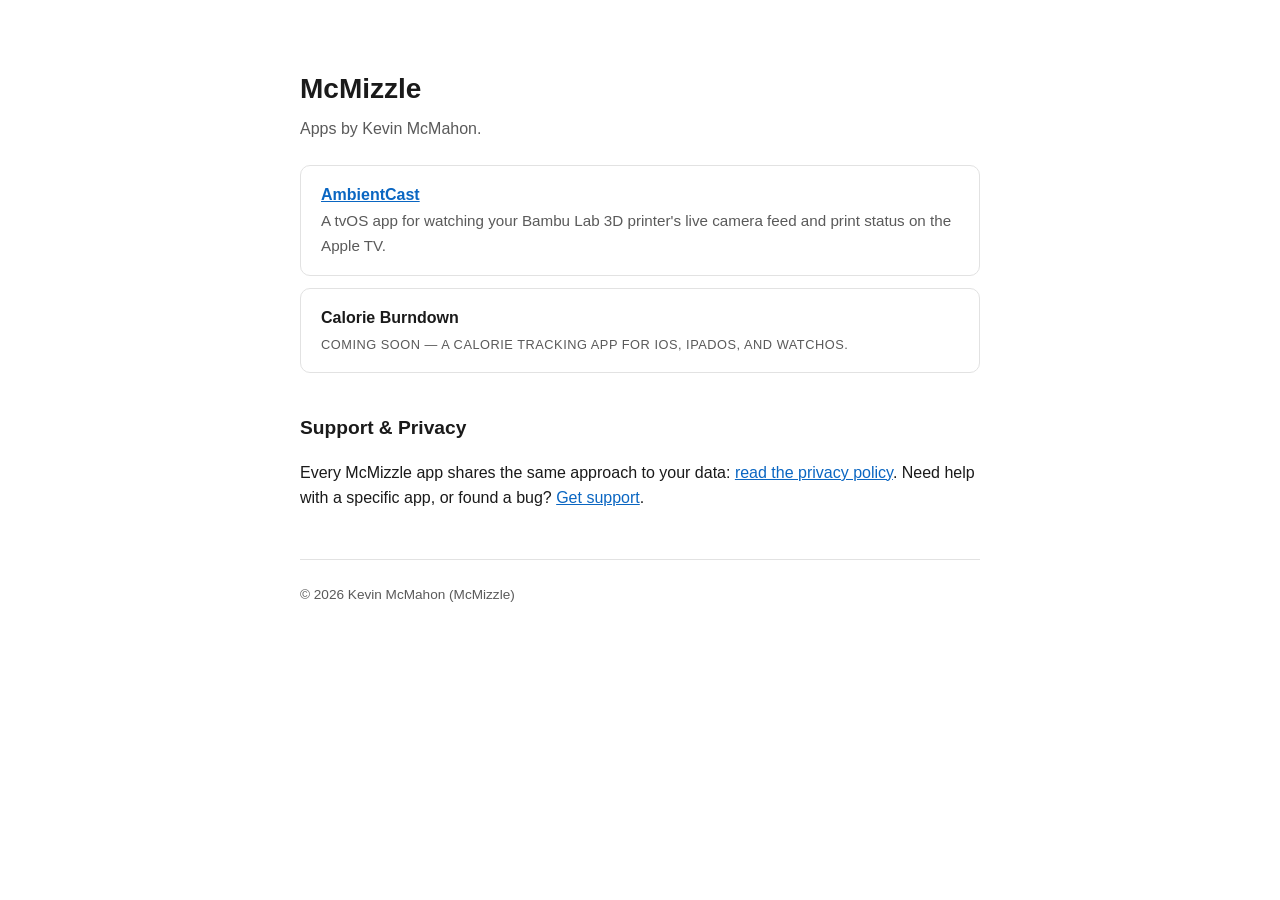
==== index.html @ d1efd423 "Scaffold McMizzle marketing/support site Static HTML/CSS, deployed via GitHub Pages. Landing page, a" ====
<!DOCTYPE html>
<html lang="en">
<head>
<meta charset="UTF-8">
<meta name="viewport" content="width=device-width, initial-scale=1">
<title>McMizzle</title>
<meta name="description" content="McMizzle — apps by Kevin McMahon.">
<link rel="stylesheet" href="/assets/style.css">
</head>
<body>
<main>
  <h1>McMizzle</h1>
  <p class="tagline">Apps by Kevin McMahon.</p>

  <ul class="app-list">
    <li>
      <span class="app-name"><a href="/ambientcast/">AmbientCast</a></span>
      <span class="app-desc">A tvOS app for watching your Bambu Lab 3D printer's live camera feed and print status on the Apple TV.</span>
    </li>
    <li>
      <span class="app-name">Calorie Burndown</span>
      <span class="app-desc coming-soon">Coming soon — a calorie tracking app for iOS, iPadOS, and watchOS.</span>
    </li>
  </ul>

  <h2>Support &amp; Privacy</h2>
  <p>
    Every McMizzle app shares the same approach to your data:
    <a href="/privacy/">read the privacy policy</a>. Need help with a specific
    app, or found a bug? <a href="/support/">Get support</a>.
  </p>
</main>
<footer>
  &copy; 2026 Kevin McMahon (McMizzle)
</footer>
</body>
</html>
---- assets/style.css ----
:root {
  color-scheme: light dark;
  --bg: #ffffff;
  --fg: #1a1a1a;
  --muted: #5a5a5a;
  --border: #e2e2e2;
  --accent: #0a66c2;
  --max-width: 680px;
}

@media (prefers-color-scheme: dark) {
  :root {
    --bg: #121212;
    --fg: #f0f0f0;
    --muted: #a0a0a0;
    --border: #2e2e2e;
    --accent: #6cb2ff;
  }
}

* {
  box-sizing: border-box;
}

body {
  margin: 0;
  padding: 3rem 1.5rem 5rem;
  background: var(--bg);
  color: var(--fg);
  font-family: -apple-system, BlinkMacSystemFont, "Segoe UI", Roboto, Helvetica, Arial, sans-serif;
  line-height: 1.6;
}

main {
  max-width: var(--max-width);
  margin: 0 auto;
}

header.site-header {
  max-width: var(--max-width);
  margin: 0 auto 2.5rem;
}

header.site-header a.home-link {
  font-weight: 600;
  text-decoration: none;
  color: var(--fg);
  font-size: 1.1rem;
}

h1 {
  font-size: 1.75rem;
  margin-bottom: 0.25rem;
}

h2 {
  font-size: 1.2rem;
  margin-top: 2.5rem;
}

p, li {
  color: var(--fg);
}

.tagline {
  color: var(--muted);
  margin-top: 0;
}

a {
  color: var(--accent);
}

.app-list {
  list-style: none;
  padding: 0;
  margin: 1.5rem 0;
}

.app-list li {
  border: 1px solid var(--border);
  border-radius: 10px;
  padding: 1rem 1.25rem;
  margin-bottom: 0.75rem;
}

.app-list .app-name {
  font-weight: 600;
  display: block;
}

.app-list .app-desc {
  color: var(--muted);
  font-size: 0.95rem;
}

.app-list .coming-soon {
  color: var(--muted);
  font-size: 0.8rem;
  text-transform: uppercase;
  letter-spacing: 0.04em;
}

footer {
  max-width: var(--max-width);
  margin: 3rem auto 0;
  padding-top: 1.5rem;
  border-top: 1px solid var(--border);
  color: var(--muted);
  font-size: 0.85rem;
}

code {
  background: var(--border);
  padding: 0.1rem 0.35rem;
  border-radius: 4px;
  font-size: 0.9em;
}
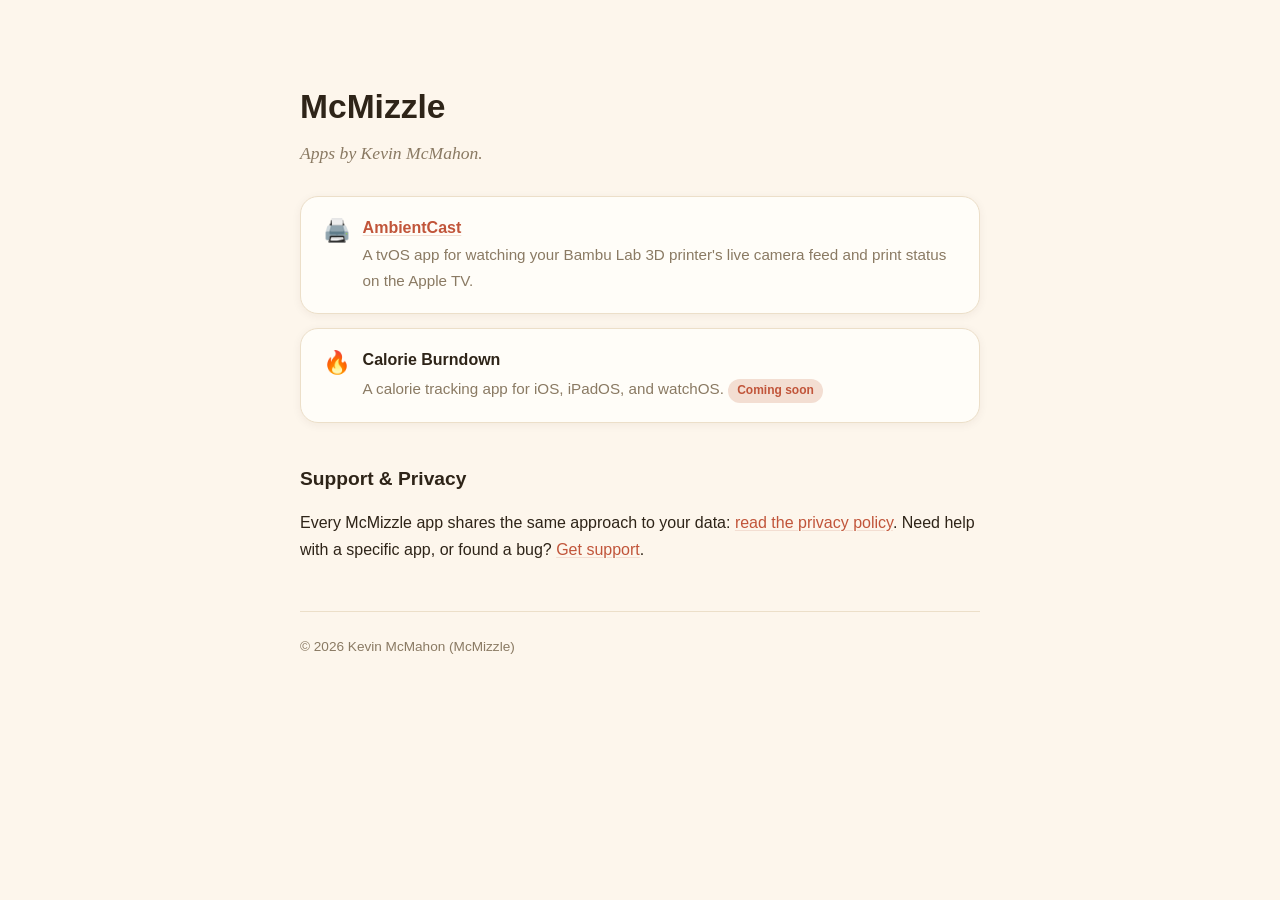
==== commit 02cc36ec: "Restyle site warm/personal and add favicon, OG tags, theme-color New palette (cream/terracotta, ital" ====
--- a/index.html
+++ b/index.html
@@ -5,6 +5,17 @@
 <meta name="viewport" content="width=device-width, initial-scale=1">
 <title>McMizzle</title>
 <meta name="description" content="McMizzle — apps by Kevin McMahon.">
+<link rel="icon" type="image/png" sizes="32x32" href="/assets/favicon.png">
+<link rel="icon" type="image/png" sizes="16x16" href="/assets/favicon-16.png">
+<link rel="apple-touch-icon" sizes="180x180" href="/assets/apple-touch-icon.png">
+<meta name="theme-color" media="(prefers-color-scheme: light)" content="#fdf6ec">
+<meta name="theme-color" media="(prefers-color-scheme: dark)" content="#201a13">
+<meta property="og:type" content="website">
+<meta property="og:url" content="https://mcmizzle.com/">
+<meta property="og:title" content="McMizzle">
+<meta property="og:description" content="McMizzle — apps by Kevin McMahon.">
+<meta property="og:image" content="https://mcmizzle.com/assets/og-image.png">
+<meta name="twitter:card" content="summary_large_image">
 <link rel="stylesheet" href="/assets/style.css">
 </head>
 <body>
@@ -14,12 +25,19 @@
 
   <ul class="app-list">
     <li>
-      <span class="app-name"><a href="/ambientcast/">AmbientCast</a></span>
-      <span class="app-desc">A tvOS app for watching your Bambu Lab 3D printer's live camera feed and print status on the Apple TV.</span>
+      <span class="icon" aria-hidden="true">🖨️</span>
+      <span>
+        <span class="app-name"><a href="/ambientcast/">AmbientCast</a></span>
+        <span class="app-desc">A tvOS app for watching your Bambu Lab 3D printer's live camera feed and print status on the Apple TV.</span>
+      </span>
     </li>
     <li>
-      <span class="app-name">Calorie Burndown</span>
-      <span class="app-desc coming-soon">Coming soon — a calorie tracking app for iOS, iPadOS, and watchOS.</span>
+      <span class="icon" aria-hidden="true">🔥</span>
+      <span>
+        <span class="app-name">Calorie Burndown</span>
+        <span class="app-desc">A calorie tracking app for iOS, iPadOS, and watchOS.</span>
+        <span class="coming-soon">Coming soon</span>
+      </span>
     </li>
   </ul>
 
--- a/assets/style.css
+++ b/assets/style.css
@@ -1,20 +1,24 @@
 :root {
   color-scheme: light dark;
-  --bg: #ffffff;
-  --fg: #1a1a1a;
-  --muted: #5a5a5a;
-  --border: #e2e2e2;
-  --accent: #0a66c2;
+  --bg: #fdf6ec;
+  --fg: #2e2418;
+  --muted: #8a7a63;
+  --border: #ecdfc9;
+  --card: #fffdf8;
+  --accent: #c1553a;
+  --accent-soft: #f3ded2;
   --max-width: 680px;
 }
 
 @media (prefers-color-scheme: dark) {
   :root {
-    --bg: #121212;
-    --fg: #f0f0f0;
-    --muted: #a0a0a0;
-    --border: #2e2e2e;
-    --accent: #6cb2ff;
+    --bg: #201a13;
+    --fg: #f5ead9;
+    --muted: #b7a58a;
+    --border: #3a3022;
+    --card: #2a2318;
+    --accent: #e8926f;
+    --accent-soft: #3a2a20;
   }
 }
 
@@ -24,11 +28,11 @@
 
 body {
   margin: 0;
-  padding: 3rem 1.5rem 5rem;
+  padding: 3.5rem 1.5rem 5rem;
   background: var(--bg);
   color: var(--fg);
   font-family: -apple-system, BlinkMacSystemFont, "Segoe UI", Roboto, Helvetica, Arial, sans-serif;
-  line-height: 1.6;
+  line-height: 1.65;
 }
 
 main {
@@ -42,20 +46,23 @@
 }
 
 header.site-header a.home-link {
-  font-weight: 600;
+  font-weight: 700;
   text-decoration: none;
   color: var(--fg);
-  font-size: 1.1rem;
+  font-size: 1.15rem;
 }
 
 h1 {
-  font-size: 1.75rem;
-  margin-bottom: 0.25rem;
+  font-size: 2.1rem;
+  font-weight: 700;
+  margin-bottom: 0.3rem;
 }
 
 h2 {
   font-size: 1.2rem;
+  font-weight: 700;
   margin-top: 2.5rem;
+  color: var(--fg);
 }
 
 p, li {
@@ -65,27 +72,43 @@
 .tagline {
   color: var(--muted);
   margin-top: 0;
+  font-size: 1.1rem;
+  font-style: italic;
+  font-family: Georgia, "Times New Roman", serif;
 }
 
 a {
   color: var(--accent);
+  text-decoration: underline;
+  text-decoration-color: var(--accent-soft);
+  text-underline-offset: 2px;
 }
 
 .app-list {
   list-style: none;
   padding: 0;
-  margin: 1.5rem 0;
+  margin: 1.75rem 0;
 }
 
 .app-list li {
+  background: var(--card);
   border: 1px solid var(--border);
-  border-radius: 10px;
-  padding: 1rem 1.25rem;
-  margin-bottom: 0.75rem;
+  border-radius: 18px;
+  padding: 1.15rem 1.35rem;
+  margin-bottom: 0.9rem;
+  box-shadow: 0 2px 10px rgba(60, 40, 20, 0.06);
+  display: flex;
+  gap: 0.75rem;
+  align-items: flex-start;
+}
+
+.app-list li .icon {
+  font-size: 1.4rem;
+  line-height: 1.4;
 }
 
 .app-list .app-name {
-  font-weight: 600;
+  font-weight: 700;
   display: block;
 }
 
@@ -95,10 +118,14 @@
 }
 
 .app-list .coming-soon {
-  color: var(--muted);
-  font-size: 0.8rem;
-  text-transform: uppercase;
-  letter-spacing: 0.04em;
+  display: inline-block;
+  margin-top: 0.3rem;
+  color: var(--accent);
+  font-size: 0.75rem;
+  font-weight: 700;
+  background: var(--accent-soft);
+  padding: 0.15rem 0.55rem;
+  border-radius: 999px;
 }
 
 footer {
@@ -111,7 +138,7 @@
 }
 
 code {
-  background: var(--border);
+  background: var(--accent-soft);
   padding: 0.1rem 0.35rem;
   border-radius: 4px;
   font-size: 0.9em;
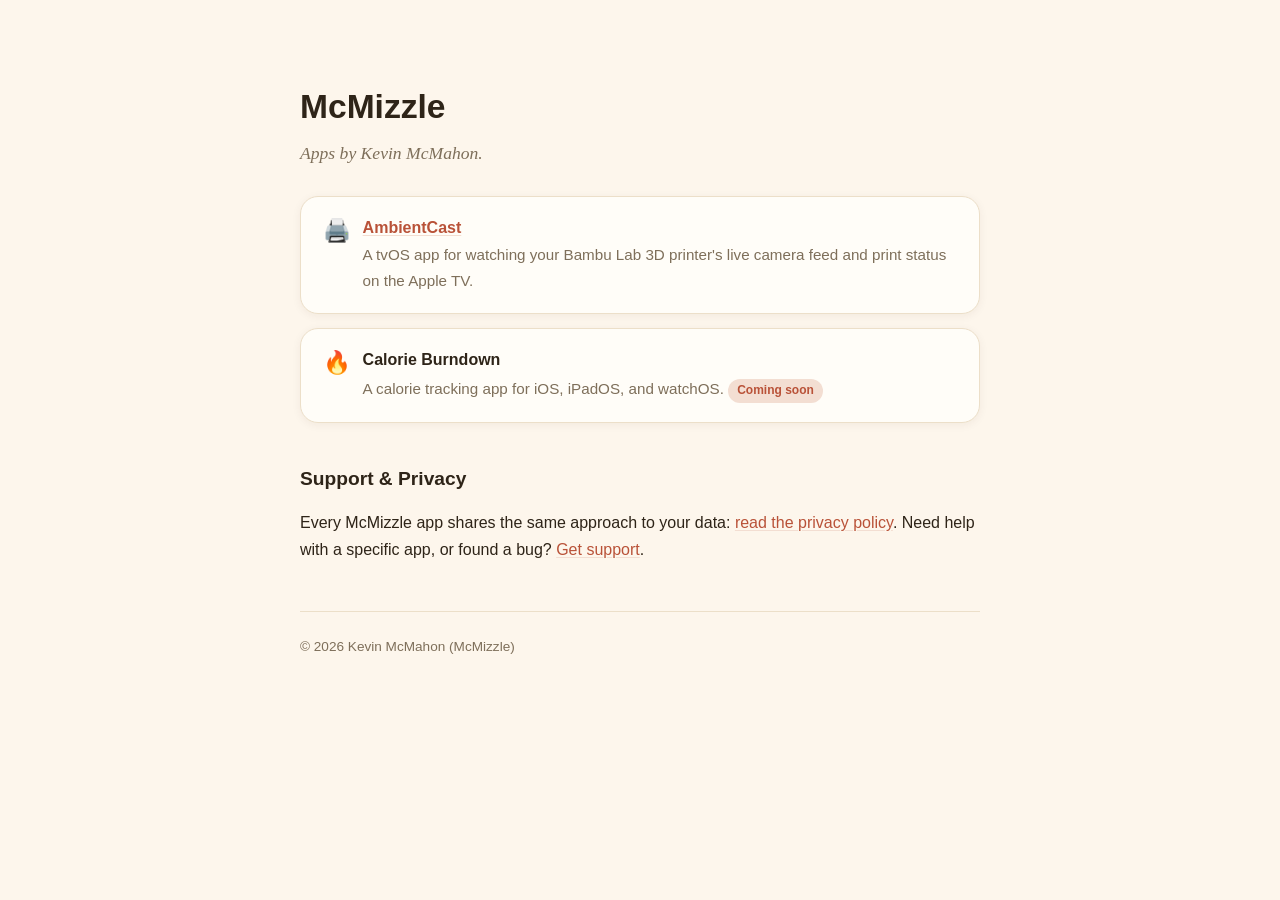
==== commit cb310415: "Fix WCAG AA contrast on light palette, add canonical tags --muted and --accent were 3.88:1 and 4.23:" ====
--- a/index.html
+++ b/index.html
@@ -5,6 +5,7 @@
 <meta name="viewport" content="width=device-width, initial-scale=1">
 <title>McMizzle</title>
 <meta name="description" content="McMizzle — apps by Kevin McMahon.">
+<link rel="canonical" href="https://mcmizzle.com/">
 <link rel="icon" type="image/png" sizes="32x32" href="/assets/favicon.png">
 <link rel="icon" type="image/png" sizes="16x16" href="/assets/favicon-16.png">
 <link rel="apple-touch-icon" sizes="180x180" href="/assets/apple-touch-icon.png">
--- a/assets/style.css
+++ b/assets/style.css
@@ -2,10 +2,10 @@
   color-scheme: light dark;
   --bg: #fdf6ec;
   --fg: #2e2418;
-  --muted: #8a7a63;
+  --muted: #7e6f5a;
   --border: #ecdfc9;
   --card: #fffdf8;
-  --accent: #c1553a;
+  --accent: #b95238;
   --accent-soft: #f3ded2;
   --max-width: 680px;
 }
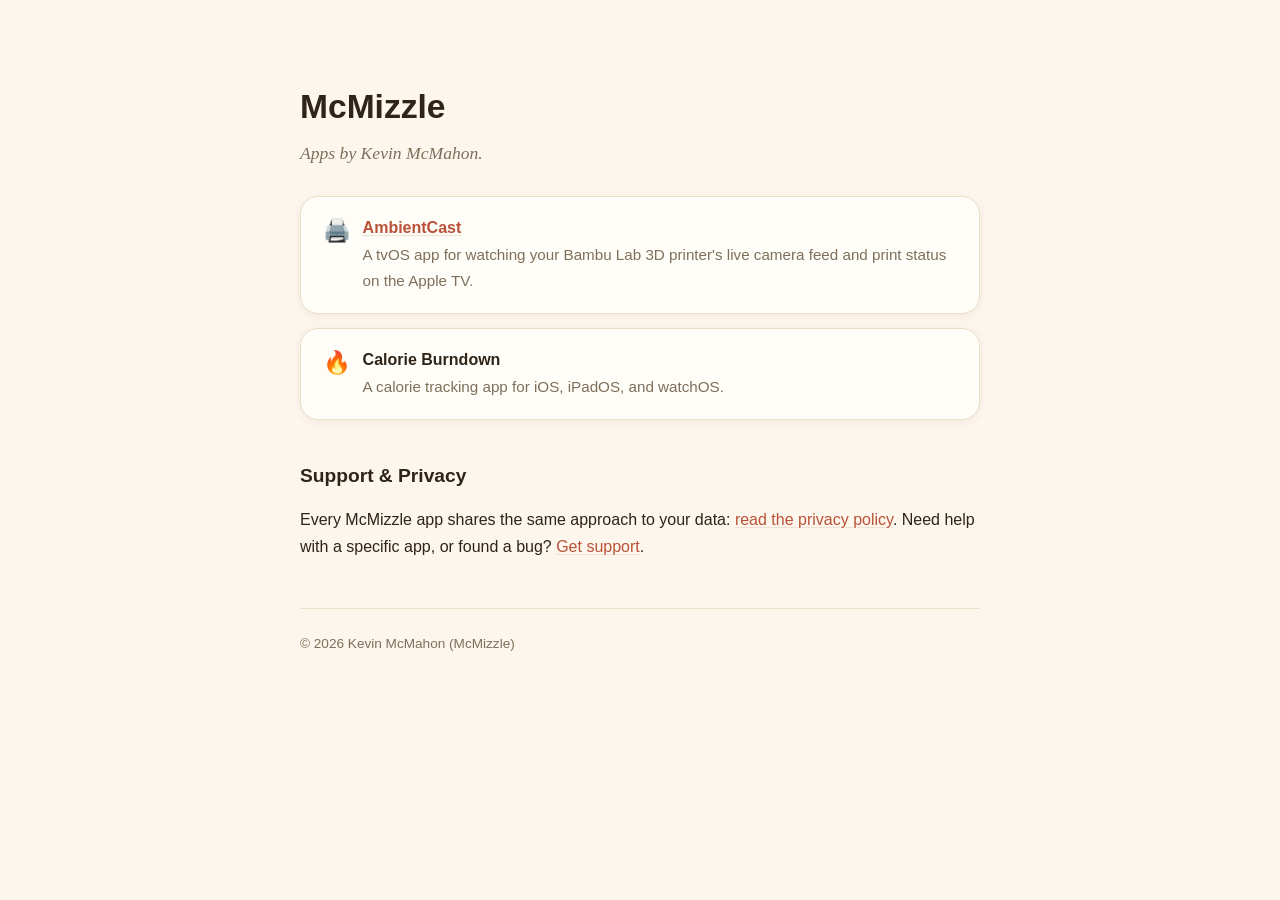
==== commit f3774713: "Remove "Coming soon" badge for Calorie Burndown Submitted to App Store review tonight, no longer pre" ====
--- a/index.html
+++ b/index.html
@@ -37,7 +37,6 @@
       <span>
         <span class="app-name">Calorie Burndown</span>
         <span class="app-desc">A calorie tracking app for iOS, iPadOS, and watchOS.</span>
-        <span class="coming-soon">Coming soon</span>
       </span>
     </li>
   </ul>
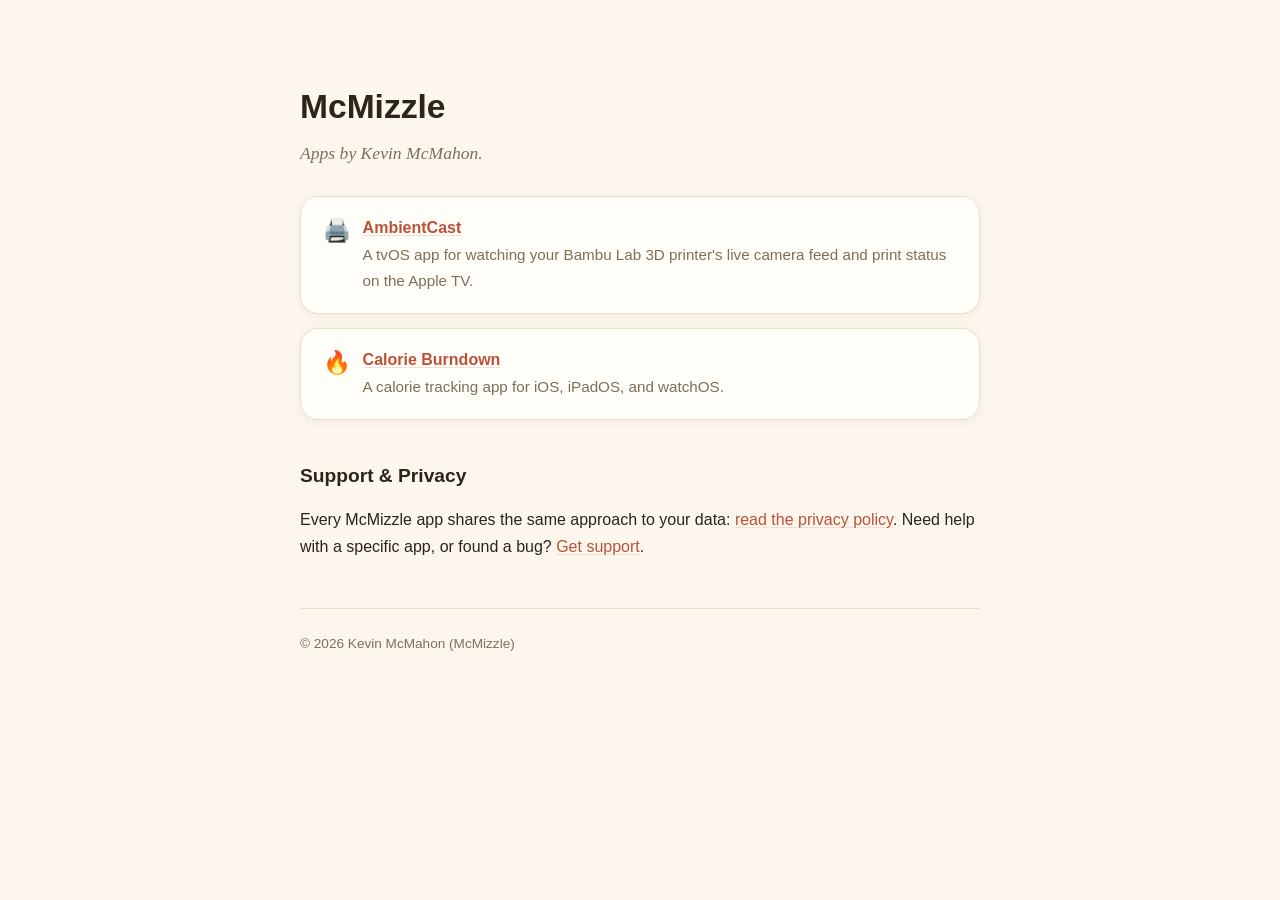
==== commit 0b978d1b: "Add Calorie Burndown's own app page Mirrors ambientcast/'s page now that Calorie Burndown is submitt" ====
--- a/index.html
+++ b/index.html
@@ -35,7 +35,7 @@
     <li>
       <span class="icon" aria-hidden="true">🔥</span>
       <span>
-        <span class="app-name">Calorie Burndown</span>
+        <span class="app-name"><a href="/calorieburndown/">Calorie Burndown</a></span>
         <span class="app-desc">A calorie tracking app for iOS, iPadOS, and watchOS.</span>
       </span>
     </li>
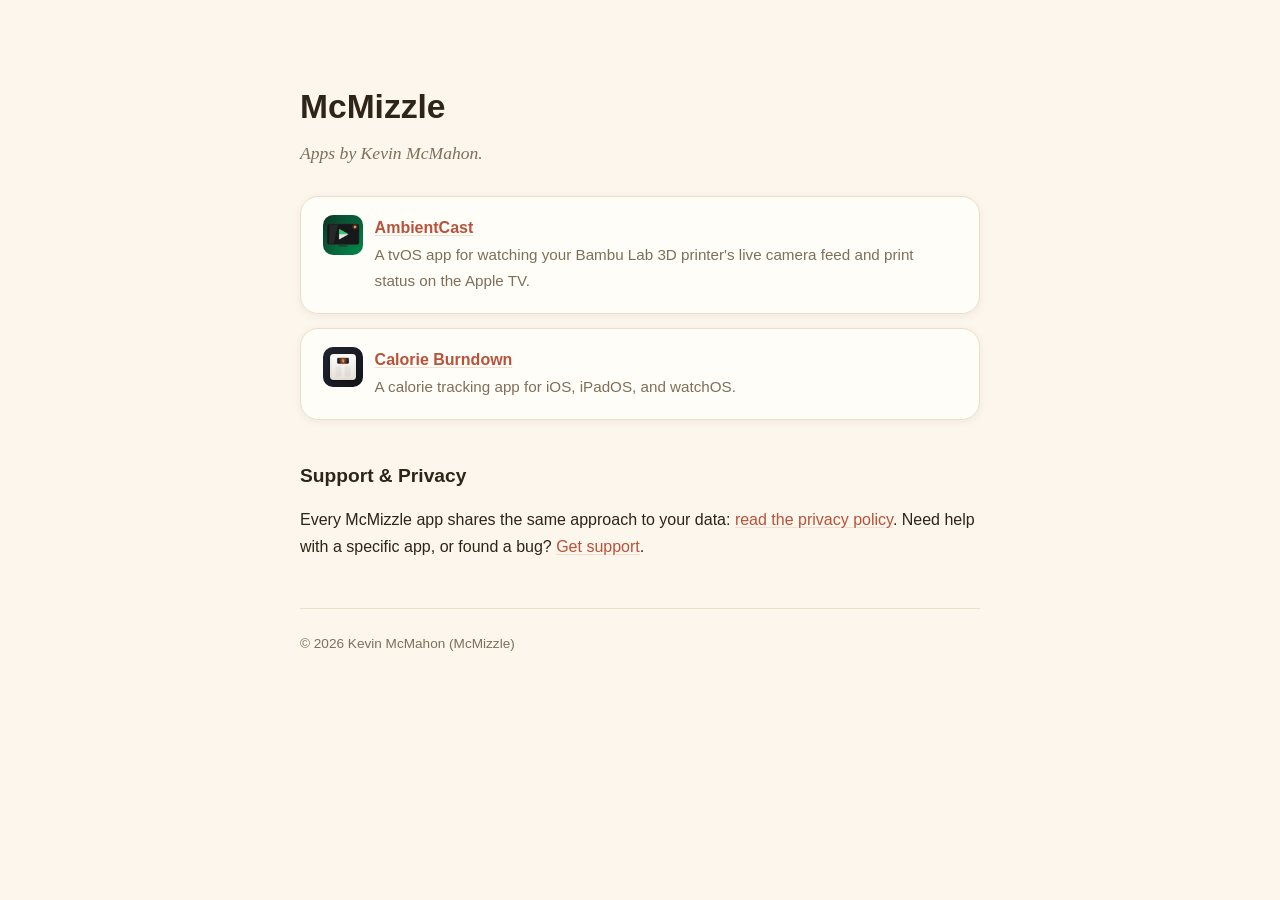
==== commit 388fb080: "Add real app icons to the homepage list and each app's own page Pulls the actual 1024x1024 App Store" ====
--- a/index.html
+++ b/index.html
@@ -26,14 +26,14 @@
 
   <ul class="app-list">
     <li>
-      <span class="icon" aria-hidden="true">🖨️</span>
+      <img class="icon" src="/assets/ambientcast-icon.png" alt="">
       <span>
         <span class="app-name"><a href="/ambientcast/">AmbientCast</a></span>
         <span class="app-desc">A tvOS app for watching your Bambu Lab 3D printer's live camera feed and print status on the Apple TV.</span>
       </span>
     </li>
     <li>
-      <span class="icon" aria-hidden="true">🔥</span>
+      <img class="icon" src="/assets/calorieburndown-icon.png" alt="">
       <span>
         <span class="app-name"><a href="/calorieburndown/">Calorie Burndown</a></span>
         <span class="app-desc">A calorie tracking app for iOS, iPadOS, and watchOS.</span>
--- a/assets/style.css
+++ b/assets/style.css
@@ -103,8 +103,19 @@
 }
 
 .app-list li .icon {
-  font-size: 1.4rem;
-  line-height: 1.4;
+  width: 40px;
+  height: 40px;
+  border-radius: 10px;
+  flex-shrink: 0;
+  display: block;
+}
+
+.app-icon {
+  width: 96px;
+  height: 96px;
+  border-radius: 22px;
+  box-shadow: 0 4px 16px rgba(60, 40, 20, 0.15);
+  margin-bottom: 1rem;
 }
 
 .app-list .app-name {
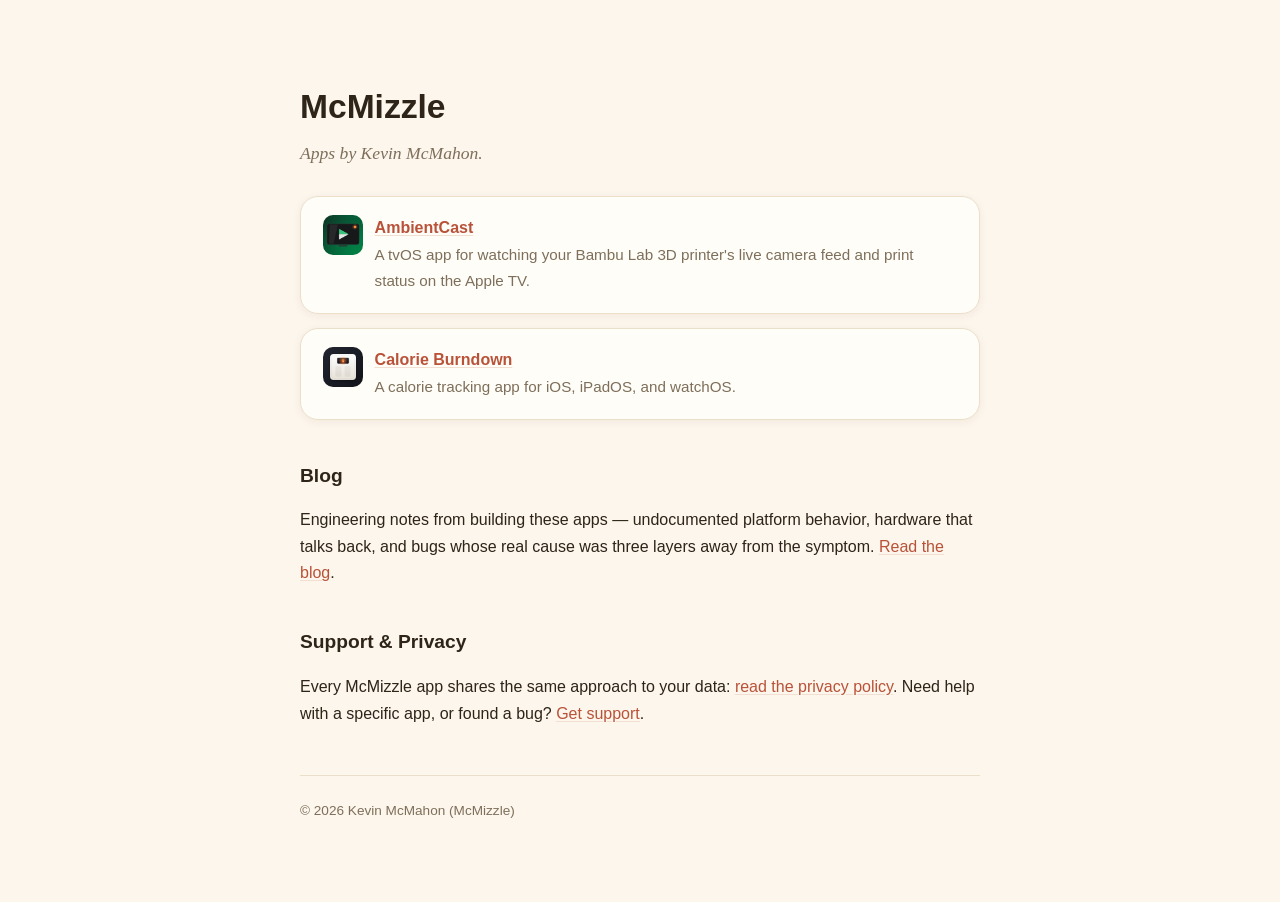
==== commit 6b66a915: "Stand up the blog, and write down what may never be published The site had no blog and no way to add" ====
--- a/index.html
+++ b/index.html
@@ -41,6 +41,13 @@
     </li>
   </ul>
 
+  <h2>Blog</h2>
+  <p>
+    Engineering notes from building these apps — undocumented platform
+    behavior, hardware that talks back, and bugs whose real cause was three
+    layers away from the symptom. <a href="/blog/">Read the blog</a>.
+  </p>
+
   <h2>Support &amp; Privacy</h2>
   <p>
     Every McMizzle app shares the same approach to your data:
--- a/assets/style.css
+++ b/assets/style.css
@@ -128,17 +128,6 @@
   font-size: 0.95rem;
 }
 
-.app-list .coming-soon {
-  display: inline-block;
-  margin-top: 0.3rem;
-  color: var(--accent);
-  font-size: 0.75rem;
-  font-weight: 700;
-  background: var(--accent-soft);
-  padding: 0.15rem 0.55rem;
-  border-radius: 999px;
-}
-
 footer {
   max-width: var(--max-width);
   margin: 3rem auto 0;
@@ -154,3 +143,103 @@
   border-radius: 4px;
   font-size: 0.9em;
 }
+
+/* ---- Blog ---- */
+
+/* Post index: one entry per post, newest first. */
+.post-list {
+  list-style: none;
+  padding: 0;
+  margin: 1.75rem 0;
+}
+
+.post-list li {
+  border-bottom: 1px solid var(--border);
+  padding-bottom: 1.25rem;
+  margin-bottom: 1.25rem;
+}
+
+.post-list li:last-child {
+  border-bottom: none;
+}
+
+.post-list .post-title {
+  font-weight: 700;
+  font-size: 1.1rem;
+  display: block;
+}
+
+.post-list .post-summary {
+  color: var(--muted);
+  font-size: 0.95rem;
+  margin: 0.35rem 0 0;
+}
+
+/* Byline under a post's h1, and the date on each index entry. */
+.post-meta {
+  color: var(--muted);
+  font-size: 0.85rem;
+  margin-top: 0;
+  letter-spacing: 0.02em;
+}
+
+article.post h2 {
+  margin-top: 2.75rem;
+}
+
+article.post h3 {
+  font-size: 1.02rem;
+  font-weight: 700;
+  margin-top: 2rem;
+  margin-bottom: 0.4rem;
+}
+
+article.post blockquote {
+  margin: 1.5rem 0;
+  padding: 0.15rem 0 0.15rem 1.15rem;
+  border-left: 3px solid var(--accent-soft);
+  color: var(--muted);
+  font-style: italic;
+}
+
+/* Code blocks scroll horizontally rather than wrapping — wrapped code
+   is harder to read than code you have to scroll. */
+article.post pre {
+  background: var(--card);
+  border: 1px solid var(--border);
+  border-radius: 12px;
+  padding: 0.9rem 1.1rem;
+  overflow-x: auto;
+  font-size: 0.85rem;
+  line-height: 1.55;
+}
+
+/* Inside a block, code is already set off by the block itself, so drop
+   the inline badge treatment. */
+article.post pre code {
+  background: none;
+  padding: 0;
+  border-radius: 0;
+  font-size: inherit;
+}
+
+article.post figcaption,
+article.post .caption {
+  color: var(--muted);
+  font-size: 0.85rem;
+  margin-top: 0.4rem;
+}
+
+article.post img {
+  max-width: 100%;
+  height: auto;
+  border-radius: 12px;
+}
+
+/* Footer nav at the end of a post. */
+.post-nav {
+  margin-top: 3rem;
+  padding-top: 1.5rem;
+  border-top: 1px solid var(--border);
+  font-size: 0.9rem;
+}
